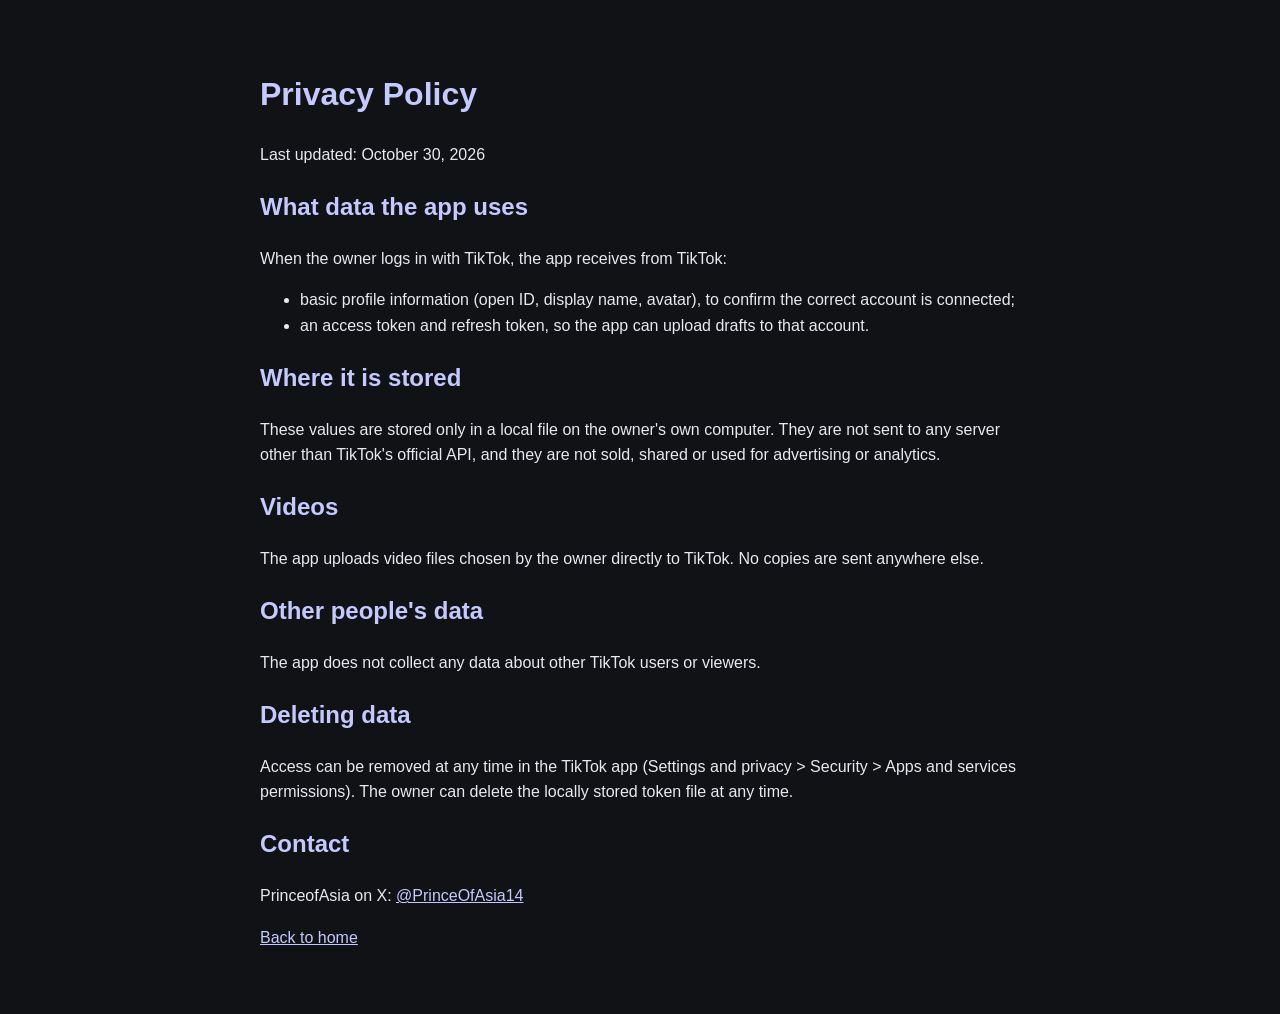
==== privacy.html @ 1982e73d "PrinceofAsia Uploader site: home, terms, privacy" ====
<!DOCTYPE html>
<html lang="en">
<head>
<meta charset="utf-8">
<meta name="viewport" content="width=device-width, initial-scale=1">
<title>Privacy Policy - PrinceofAsia Uploader</title>
<style>
 body{margin:0;font-family:Segoe UI,Arial,sans-serif;background:#111216;color:#e8e9f0;line-height:1.6}
 main{max-width:760px;margin:0 auto;padding:48px 24px} h1,h2{color:#c4caff} a{color:#c4caff}
</style>
</head>
<body>
<main>
 <h1>Privacy Policy</h1>
 <p>Last updated: October 30, 2026</p>
 <h2>What data the app uses</h2>
 <p>When the owner logs in with TikTok, the app receives from TikTok:</p>
 <ul>
  <li>basic profile information (open ID, display name, avatar), to confirm the correct account is connected;</li>
  <li>an access token and refresh token, so the app can upload drafts to that account.</li>
 </ul>
 <h2>Where it is stored</h2>
 <p>These values are stored only in a local file on the owner's own computer. They are not sent to any server other than TikTok's official API,
 and they are not sold, shared or used for advertising or analytics.</p>
 <h2>Videos</h2>
 <p>The app uploads video files chosen by the owner directly to TikTok. No copies are sent anywhere else.</p>
 <h2>Other people's data</h2>
 <p>The app does not collect any data about other TikTok users or viewers.</p>
 <h2>Deleting data</h2>
 <p>Access can be removed at any time in the TikTok app (Settings and privacy &gt; Security &gt; Apps and services permissions). The owner can
 delete the locally stored token file at any time.</p>
 <h2>Contact</h2>
 <p>PrinceofAsia on X: <a href="https://x.com/PrinceOfAsia14">@PrinceOfAsia14</a></p>
 <p><a href="index.html">Back to home</a></p>
</main>
</body>
</html>
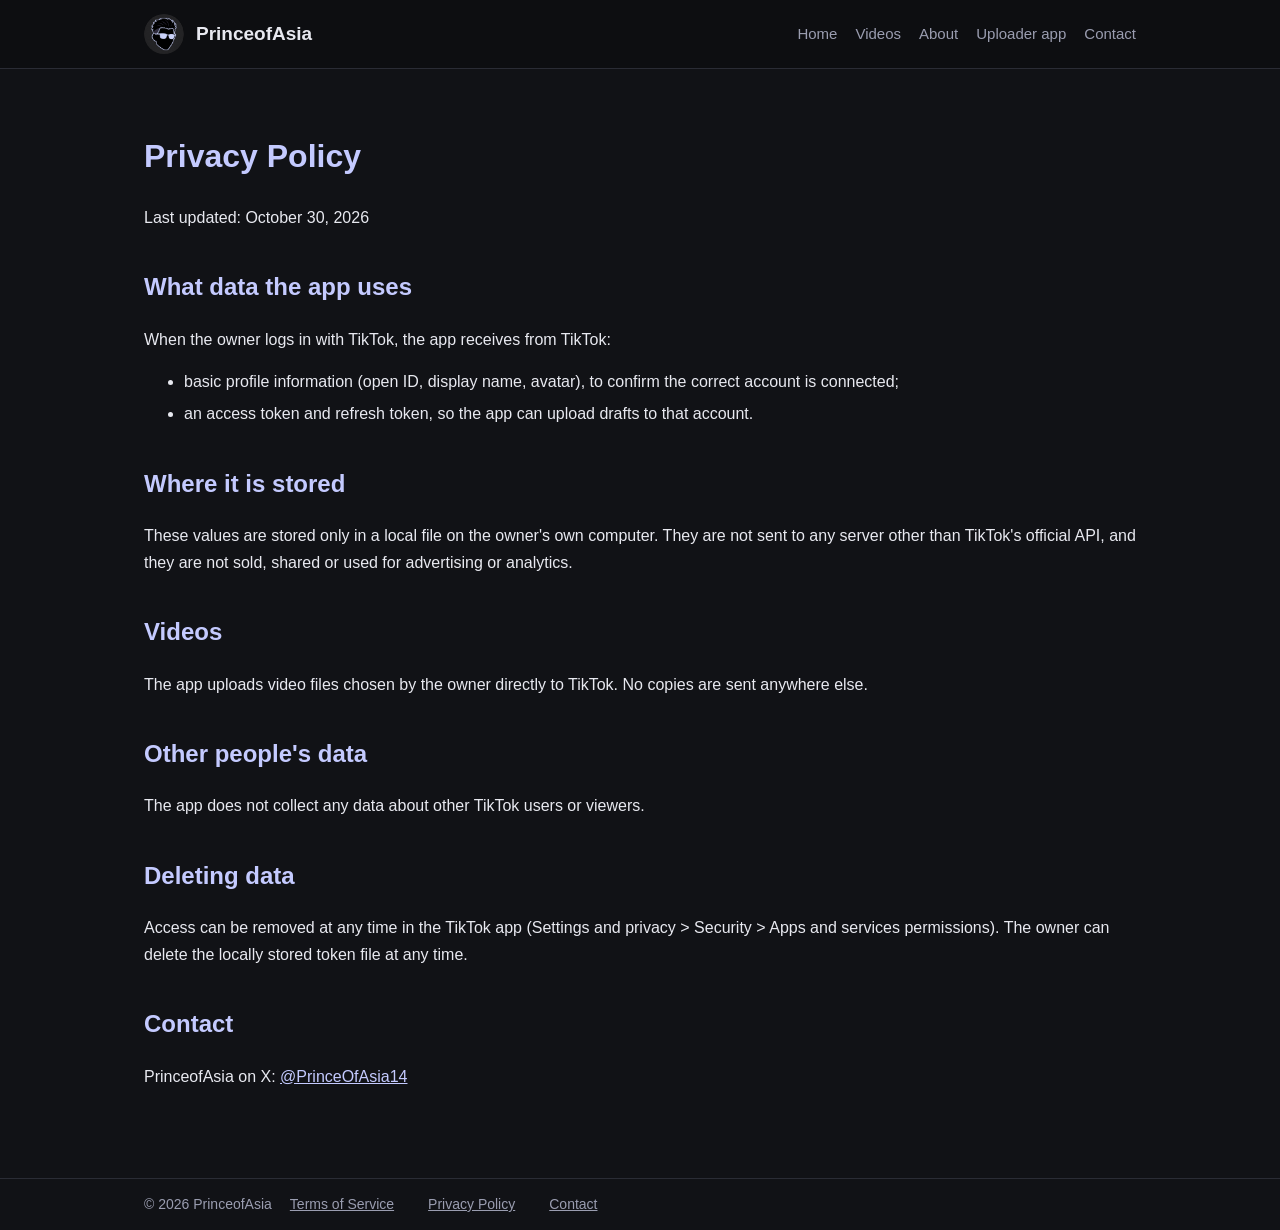
==== commit 7cb49e74: "Full website: favicon matches app icon, Home/Videos/About/Uploader/Contact pages, shared layout Co-A" ====
--- a/privacy.html
+++ b/privacy.html
@@ -4,13 +4,19 @@
 <meta charset="utf-8">
 <meta name="viewport" content="width=device-width, initial-scale=1">
 <title>Privacy Policy - PrinceofAsia Uploader</title>
-<style>
- body{margin:0;font-family:Segoe UI,Arial,sans-serif;background:#111216;color:#e8e9f0;line-height:1.6}
- main{max-width:760px;margin:0 auto;padding:48px 24px} h1,h2{color:#c4caff} a{color:#c4caff}
-</style>
+<meta name="description" content="PrinceofAsia - gaming creator (SMITE 2, Project Zomboid, DayZ). Videos, streams and the PrinceofAsia Uploader app.">
+<link rel="icon" href="favicon.ico" sizes="any">
+<link rel="icon" type="image/png" sizes="32x32" href="favicon-32.png">
+<link rel="apple-touch-icon" href="apple-touch-icon.png">
+<link rel="stylesheet" href="style.css">
 </head>
 <body>
+<header><div class="bar">
+ <a class="brand" href="index.html"><img src="icon.jpg" alt="PrinceofAsia logo">PrinceofAsia</a>
+ <nav><a href="index.html">Home</a><a href="videos.html">Videos</a><a href="about.html">About</a><a href="uploader.html">Uploader app</a><a href="contact.html">Contact</a></nav>
+</div></header>
 <main>
+
  <h1>Privacy Policy</h1>
  <p>Last updated: October 30, 2026</p>
  <h2>What data the app uses</h2>
@@ -31,7 +37,12 @@
  delete the locally stored token file at any time.</p>
  <h2>Contact</h2>
  <p>PrinceofAsia on X: <a href="https://x.com/PrinceOfAsia14">@PrinceOfAsia14</a></p>
- <p><a href="index.html">Back to home</a></p>
+ 
+
 </main>
+<footer><div class="bar">
+ <span>&copy; 2026 PrinceofAsia</span>
+ <a href="terms.html">Terms of Service</a><a href="privacy.html">Privacy Policy</a><a href="contact.html">Contact</a>
+</div></footer>
 </body>
 </html>
--- a/style.css
+++ b/style.css
@@ -0,0 +1,29 @@
+:root{--bg:#111216;--card:#1a1b21;--line:#2a2c35;--text:#e8e9f0;--muted:#9a9db0;--accent:#c4caff}
+*{box-sizing:border-box}
+body{margin:0;font-family:"Segoe UI",Arial,sans-serif;background:var(--bg);color:var(--text);line-height:1.65}
+a{color:var(--accent)}
+header{border-bottom:1px solid var(--line);background:#0d0e11}
+.bar{max-width:1040px;margin:0 auto;padding:14px 24px;display:flex;align-items:center;gap:18px;flex-wrap:wrap}
+.brand{display:flex;align-items:center;gap:12px;text-decoration:none;color:var(--text);font-weight:700;font-size:19px;margin-right:auto}
+.brand img{width:40px;height:40px;border-radius:50%}
+nav a{color:var(--muted);text-decoration:none;margin-left:18px;font-size:15px}
+nav a:hover,nav a.on{color:var(--accent)}
+main{max-width:1040px;margin:0 auto;padding:40px 24px 24px}
+.hero{display:flex;gap:32px;align-items:center;flex-wrap:wrap;margin-bottom:28px}
+.hero img{width:160px;height:160px;border-radius:50%;border:2px solid var(--line)}
+.hero h1{margin:0 0 8px;font-size:40px;color:var(--accent)}
+.hero p{margin:0;color:var(--muted);max-width:620px;font-size:18px}
+h1{color:var(--accent)} h2{color:var(--accent);margin-top:36px}
+.grid{display:grid;grid-template-columns:repeat(auto-fill,minmax(230px,1fr));gap:18px}
+.card{background:var(--card);border:1px solid var(--line);border-radius:12px;padding:20px}
+.card h3{margin:0 0 6px;color:var(--text)}
+.card p{margin:0;color:var(--muted);font-size:15px}
+.vid{background:var(--card);border:1px solid var(--line);border-radius:12px;overflow:hidden;text-decoration:none;color:var(--text);display:block}
+.vid img{width:100%;aspect-ratio:16/9;object-fit:cover;display:block;background:#000}
+.vid span{display:block;padding:12px 14px;font-size:15px}
+.btn{display:inline-block;background:var(--accent);color:#111216;padding:10px 18px;border-radius:8px;text-decoration:none;font-weight:600;margin:6px 10px 0 0}
+.btn.alt{background:transparent;color:var(--accent);border:1px solid var(--accent)}
+ol li,ul li{margin-bottom:6px}
+footer{border-top:1px solid var(--line);margin-top:48px}
+footer .bar{color:var(--muted);font-size:14px}
+footer a{color:var(--muted);margin-right:16px}
